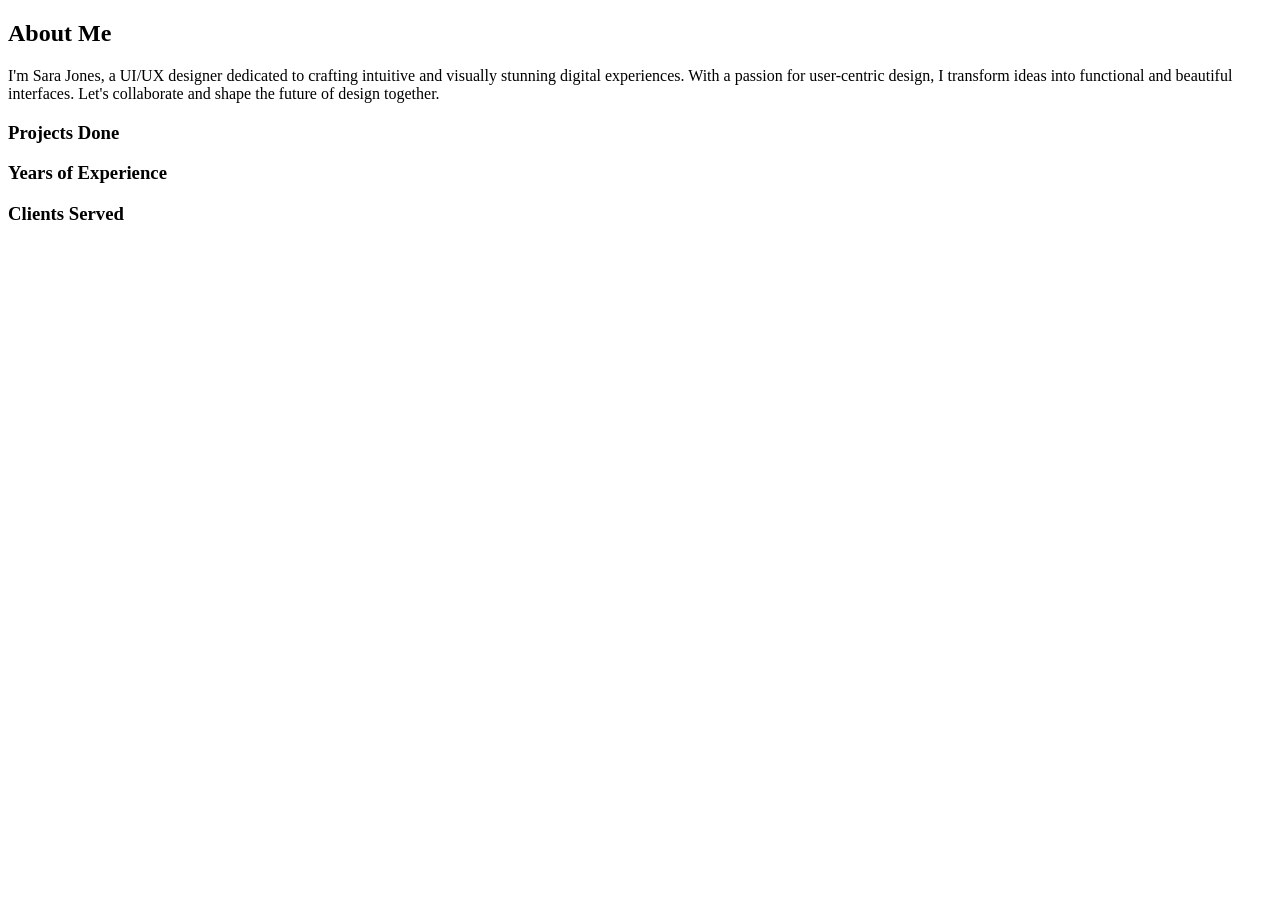
==== about-services.html @ 4b41cac9 "feat: created about-services.html" ====
<!DOCTYPE html>
<html lang="en">

<head>
    <meta charset="UTF-8">
    <meta name="viewport" content="width=device-width, initial-scale=1.0">
    <title>Document</title>
    <link rel="preconnect" href="https://fonts.googleapis.com">
    <link rel="preconnect" href="https://fonts.gstatic.com" crossorigin>
    <link href="https://fonts.googleapis.com/css2?family=Montserrat:ital,wght@0,100..900;1,100..900&display=swap"
        rel="stylesheet">
</head>

<body>
    <h2>About Me</h2>
    <p>I'm Sara Jones, a UI/UX designer dedicated to crafting intuitive and visually stunning digital experiences. With
        a passion for user-centric design, I transform ideas into functional and beautiful interfaces. Let's collaborate
        and shape the future of design together.</p>
    <h3>Projects Done</h3>
    <h3>Years of Experience</h3>
    <h3>Clients Served</h3>
</body>

</html>
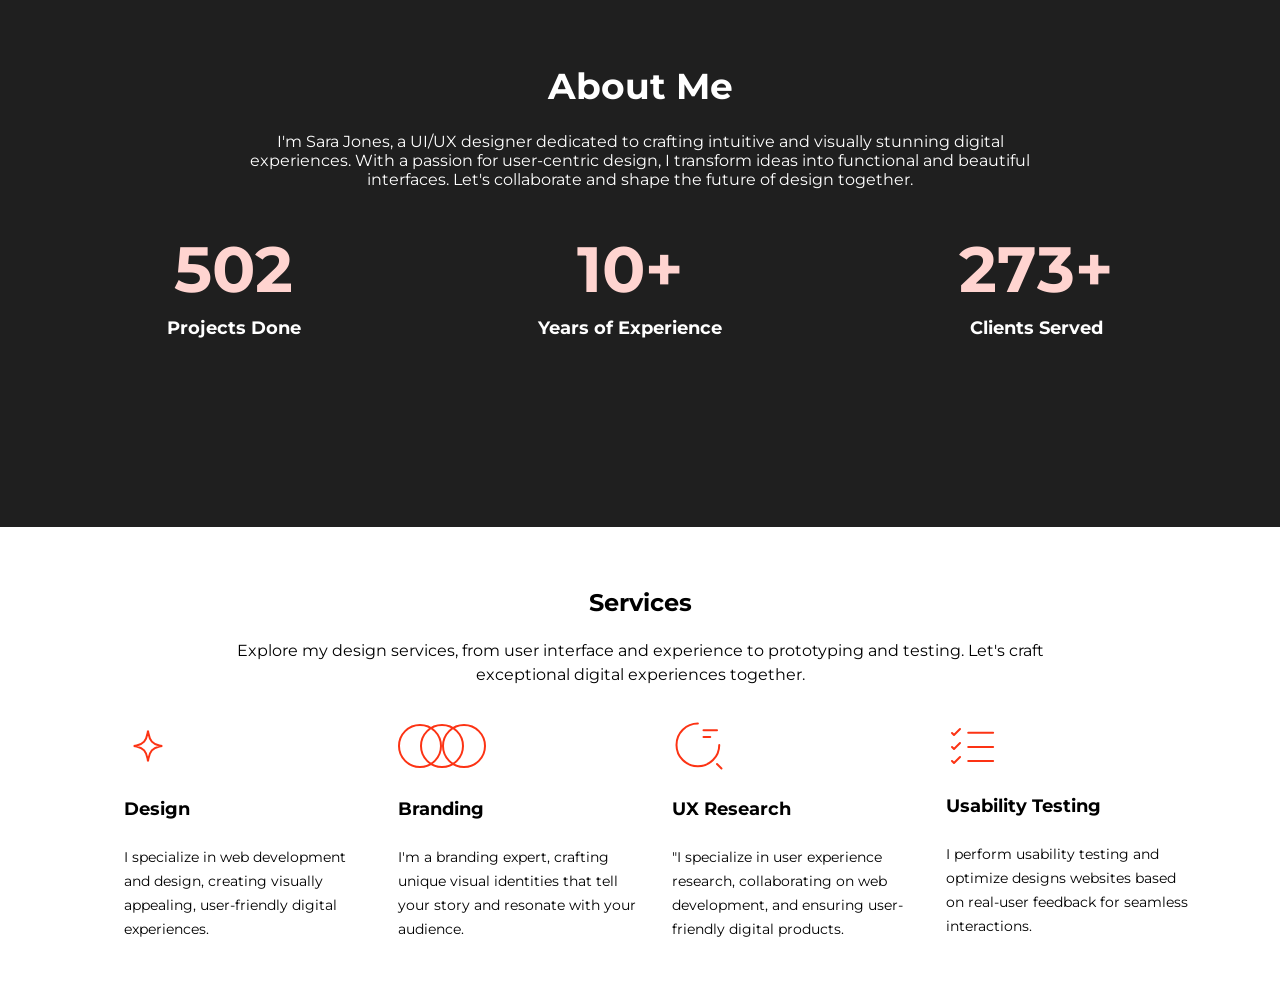
==== commit b020649e: "feat: created everything, and style" ====
--- a/about-services.html
+++ b/about-services.html
@@ -9,16 +9,88 @@
     <link rel="preconnect" href="https://fonts.gstatic.com" crossorigin>
     <link href="https://fonts.googleapis.com/css2?family=Montserrat:ital,wght@0,100..900;1,100..900&display=swap"
         rel="stylesheet">
+    <link rel="stylesheet" href="/src/styles/style.css">
 </head>
 
 <body>
-    <h2>About Me</h2>
-    <p>I'm Sara Jones, a UI/UX designer dedicated to crafting intuitive and visually stunning digital experiences. With
-        a passion for user-centric design, I transform ideas into functional and beautiful interfaces. Let's collaborate
-        and shape the future of design together.</p>
-    <h3>Projects Done</h3>
-    <h3>Years of Experience</h3>
-    <h3>Clients Served</h3>
+    <section class="section-about">
+
+        <div class="about-container">
+            <div class="about-content">
+
+
+                <h2>About Me</h2>
+
+                <p>I'm Sara Jones, a UI/UX designer dedicated to crafting intuitive and visually stunning digital
+                    experiences.
+                    With
+                    a passion for user-centric design, I transform ideas into functional and beautiful interfaces. Let's
+                    collaborate
+                    and shape the future of design together.</p>
+            </div>
+
+            <div class="about-numbers">
+                <div class="about-numbers-card">
+
+                    <h3>502</h3><p>Projects Done</p>
+                    </h3>
+                </div>
+                <div class="about-numbers-card">
+                    <h3>10+</h3><p>Years of Experience</p>
+                    </h3>
+                </div>
+                <div class="about-numbers-card">
+                    <h3>273+</h3><p>Clients Served</p>
+                    </h3>
+                </div>
+            </div>
+
+        </div>
+        </div>
+    </section>
+
+    <section class="section-services">
+        <div class="services-container">
+            <div class="services-content">
+                <h2>Services</h2>
+                <p>Explore my design services, from user interface and experience to prototyping and testing. Let's
+                    craft exceptional digital experiences together.</p>
+            </div>
+
+            <div class="services-container-card">
+                <div class="services-card-content">
+                    <img class="icon-services" src="/src/assets/images/Vector.svg" alt="">
+                    <h3>Design</h3>
+                    <p>I specialize in web development and design, creating visually appealing, user-friendly
+                        digital experiences.</p>
+                </div>
+
+
+                    <div class="services-card-content">
+                        <img  class="icon-services" src="src/assets/images/branding.svg" alt="">
+                        <h3>Branding</h3>
+                        <p>I'm a branding expert, crafting unique visual identities that tell your story and
+                            resonate with your audience.</p>
+                    </div>
+
+
+                    <div class="services-card-content">
+                        <img  class="icon-services" src="src/assets/images/ux research.svg" alt="">
+                        <h3>UX Research</h3>
+                        <p>"I specialize in user experience research, collaborating on web development, and ensuring
+                            user-friendly digital products.</p>
+                    </div>
+                    
+                    <div class="services-card-content">
+                        <img class="icon-services"  src="/src/assets/images/task.svg" alt="">
+                        <h3>Usability Testing</h3>
+                        <p>I perform usability testing and optimize designs websites based on real-user feedback for
+                            seamless interactions.</p>
+                    </div>
+                </div>
+            </div>
+        </div>
+    </section>
 </body>
 
 </html>
--- a/src/styles/style.css
+++ b/src/styles/style.css
@@ -0,0 +1,113 @@
+@import url(global.css);
+
+.section-about{
+    padding: 64px 80px 188px;
+    background-color: var(--color-dark);
+    display: flex;
+    flex-direction: column;
+    gap: 32px;
+}
+
+.about-container{
+    display: flex;
+    flex-direction: column;
+    gap: 32px;
+}
+
+.about-content{
+    font-family: var(--font-family-montserrat);
+    color: var(--color-white);
+    display: flex;
+    justify-content: center;
+    text-align: center;
+    align-items: center;
+    flex-direction: column;
+    gap: 24px;
+}
+
+.about-content h2{
+    font-weight: bold;
+    font-size: var(--font-size-heading3);
+}
+
+.about-content p{
+    width: 810px;
+    font-size: var(--font-size-b-medium);
+}
+
+.about-numbers{
+    font-family: var(--font-family-montserrat);
+    display: flex;
+    align-items: center;
+    justify-content: space-around;
+    text-align: center;
+    gap: 64px;
+}
+
+.about-numbers-card h3{
+    font-size: var(--font-size-heading1);
+    font-weight: bold;
+    color: var(--color-pink);
+    line-height: 150%;
+}
+
+.about-numbers-card p{
+    color: var(--color-white);
+    font-size: var(--font-size-b-large);
+    font-weight: bold;
+}
+
+.section-services{
+    padding: 64px 124px;
+    line-height: 150%;
+}
+
+.services-container{
+    display: flex;
+    flex-direction: column;
+    gap: 32px;
+}
+
+.services-content{
+    display: flex;
+    text-align: center;
+    align-items: center;
+    justify-content: center;
+    flex-direction: column;
+    gap: 24px;
+    font-family: var(--font-family-montserrat);
+}
+
+
+.services-content p{
+    width: 810px;
+}
+
+.services-container-card{
+    display: flex;
+    justify-content: space-between;
+    align-items: center;
+    font-family: var(--font-family-montserrat);
+    gap: 32px;
+}
+
+
+.services-card-content{
+    display: flex;
+    flex-direction: column;
+    gap: 24px;
+}
+
+.services-card-content h3{
+    font-size: var(--font-size-b-large);
+    font-weight: bold;
+}
+
+.services-card-content p{
+    width: 242px;
+    font-size: var(--font-size-b-small);
+}
+
+.icon-services {
+    align-self: self-start;
+}
